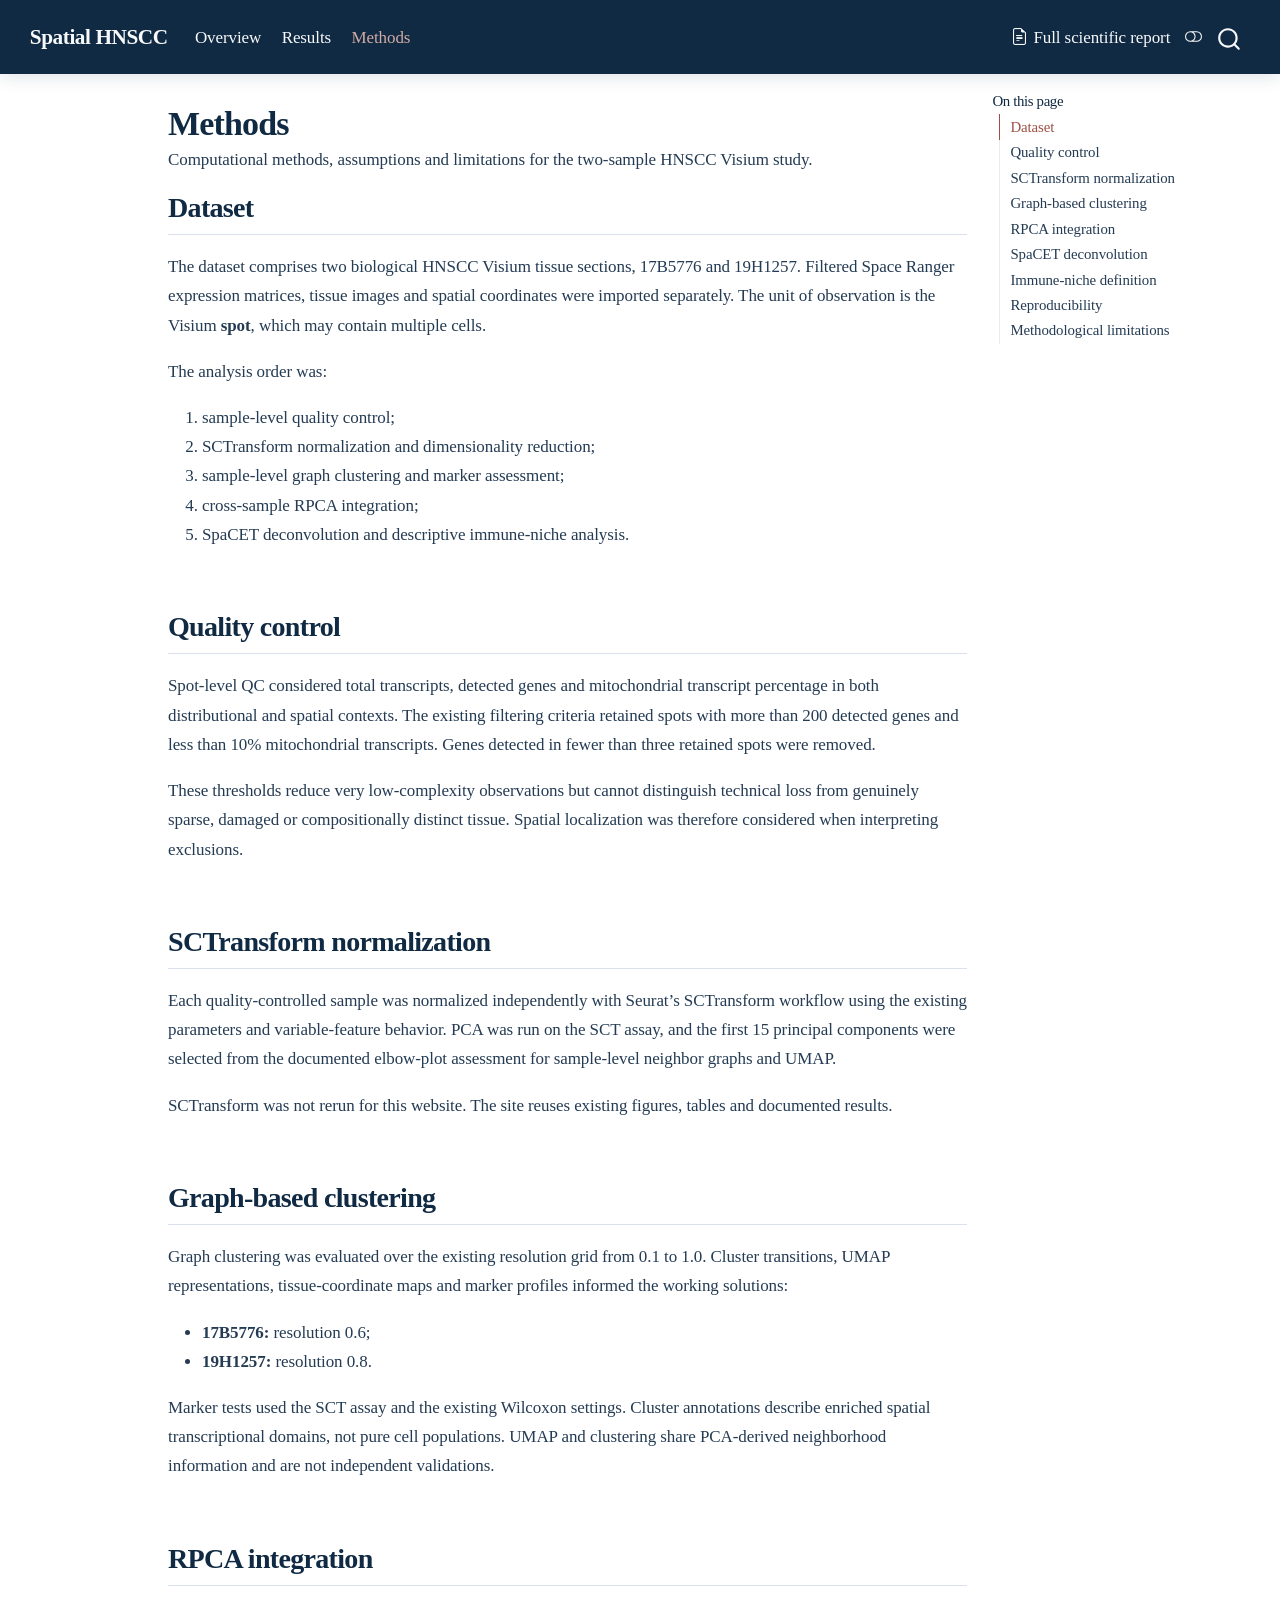
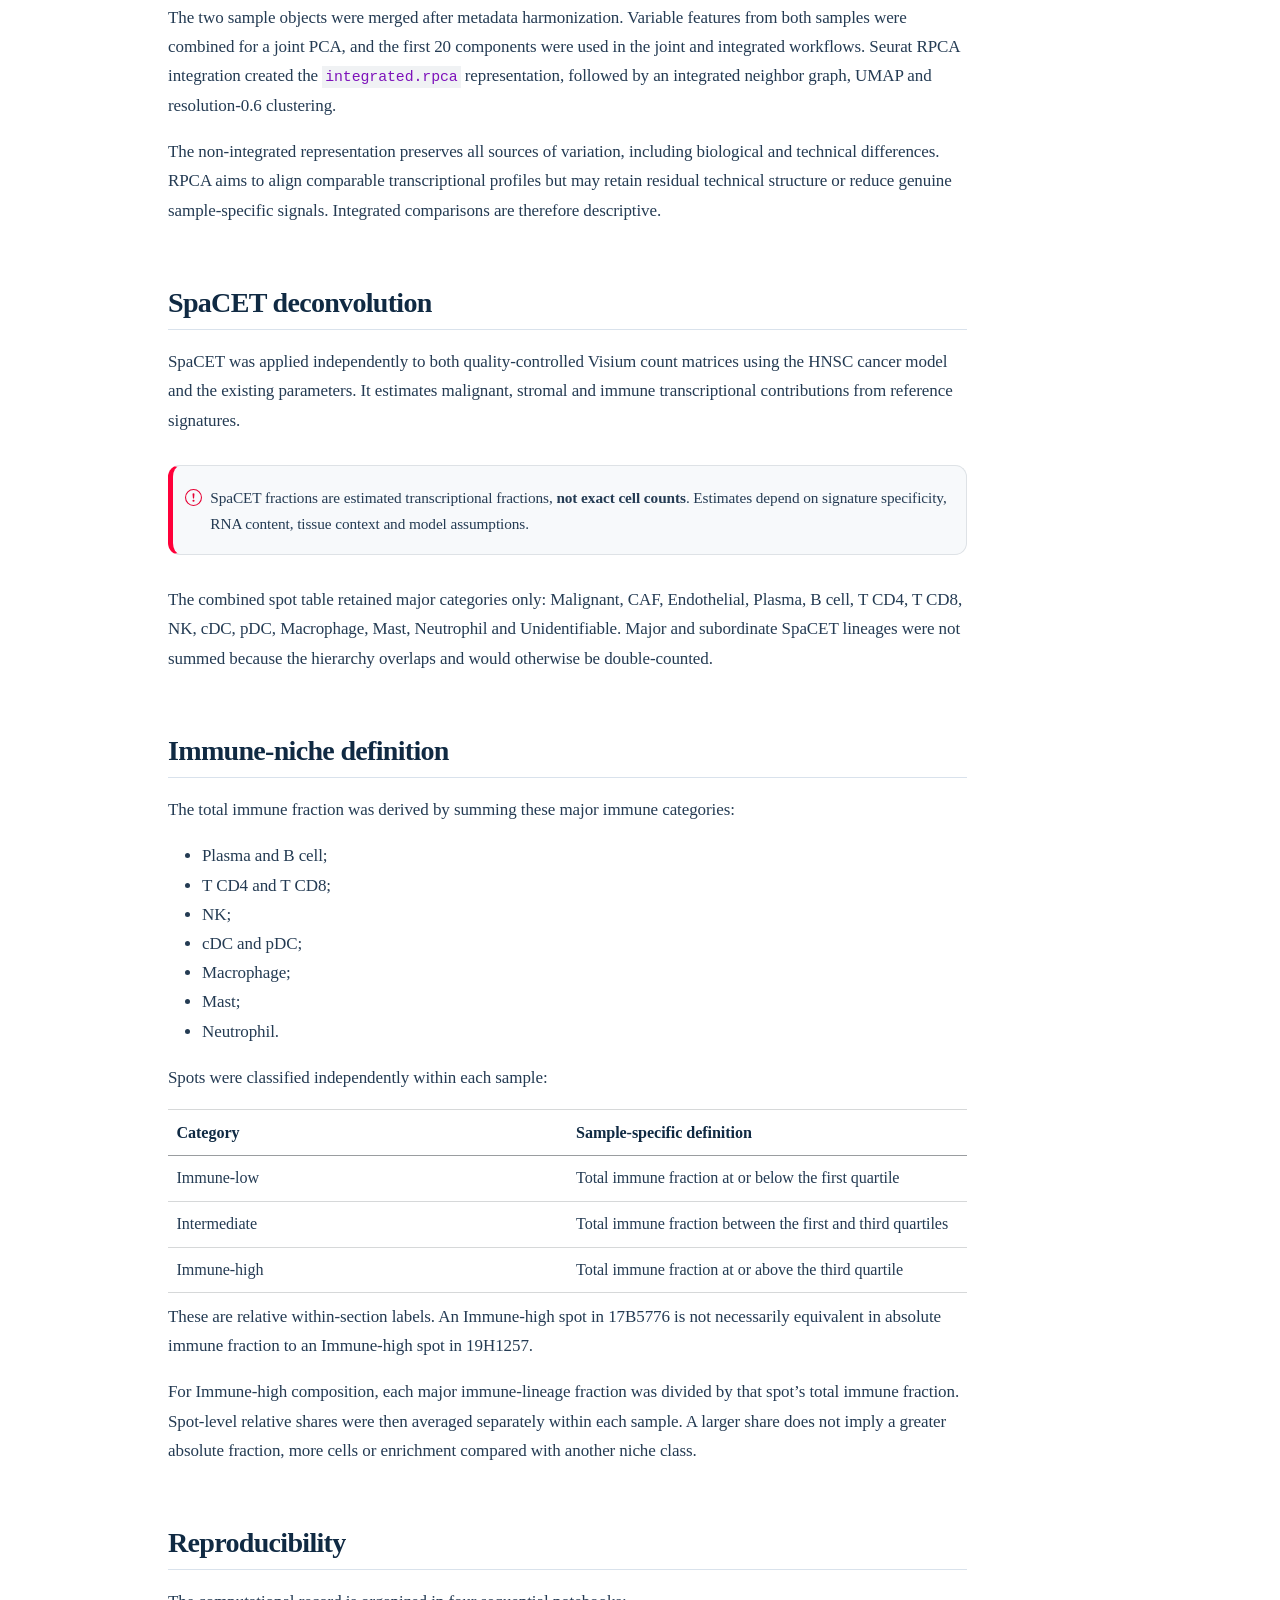
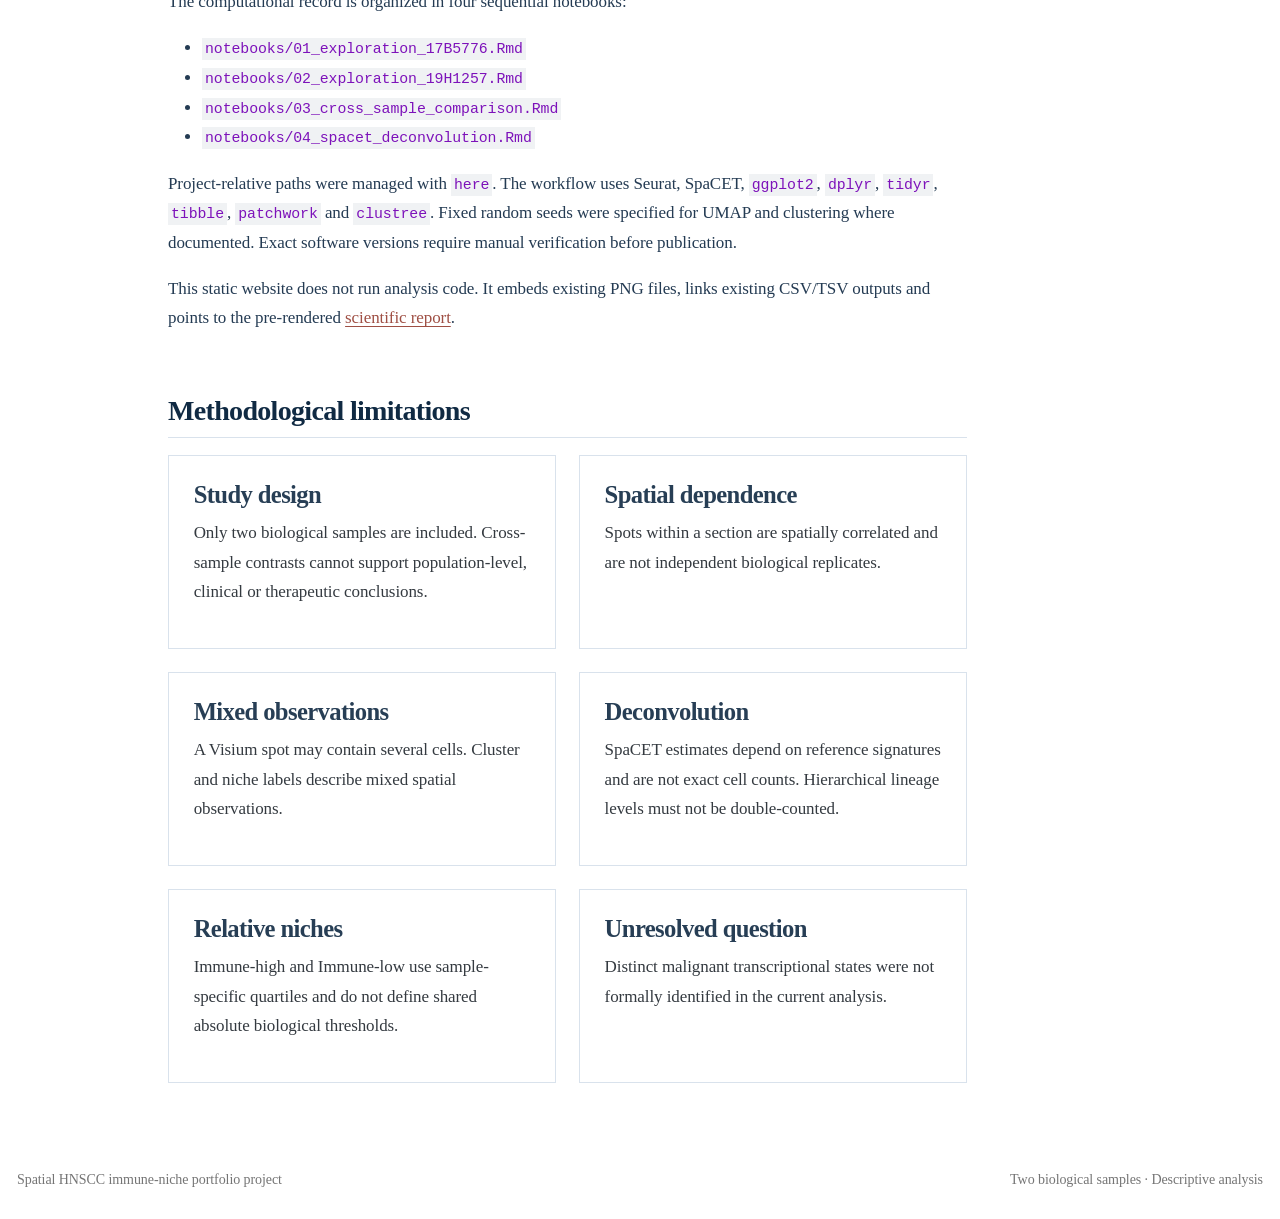
==== methods.html @ 04f35eec "Built site for gh-pages" ====
<!DOCTYPE html>
<html xmlns="http://www.w3.org/1999/xhtml" lang="en" xml:lang="en"><head>

<meta charset="utf-8">
<meta name="generator" content="quarto-1.10.18">

<meta name="viewport" content="width=device-width, initial-scale=1.0, user-scalable=yes">

<meta name="description" content="Computational methods, assumptions and limitations for the two-sample HNSCC Visium study.">

<title>Methods – Spatial HNSCC</title>
<style>
/* Default styles provided by pandoc.
** See https://pandoc.org/MANUAL.html#variables-for-html for config info.
*/
span.smallcaps{font-variant: small-caps;}
div.columns{display: flex; gap: 1.5em;}
div.column{flex: auto;}
@media screen {
div.columns{gap: min(4vw, 1.5em);}
div.column{overflow-x: auto;}
}
div.hanging-indent{margin-left: 1.5em; text-indent: -1.5em;}
ul.task-list{list-style: none;}
ul.task-list li input[type="checkbox"] {
  width: 0.8em;
  margin: 0 0.8em 0.2em -1em; /* quarto-specific, see https://github.com/quarto-dev/quarto-cli/issues/4556 */ 
  vertical-align: middle;
}
</style>


<script src="site_libs/quarto-nav/quarto-nav.js"></script>
<script src="site_libs/quarto-nav/headroom.min.js"></script>
<script src="site_libs/clipboard/clipboard.min.js"></script>
<script src="site_libs/quarto-search/autocomplete.umd.js"></script>
<script src="site_libs/quarto-search/fuse.min.js"></script>
<script src="site_libs/quarto-search/quarto-search.js"></script>
<meta name="quarto:offset" content="./">
<script src="site_libs/quarto-html/quarto.js" type="module"></script>
<script src="site_libs/quarto-html/tabsets/tabsets.js" type="module"></script>
<script src="site_libs/quarto-html/popper.min.js"></script>
<script src="site_libs/quarto-html/tippy.umd.min.js"></script>
<script src="site_libs/quarto-html/anchor.min.js"></script>
<link href="site_libs/quarto-html/tippy.css" rel="stylesheet">
<link href="site_libs/quarto-html/quarto-syntax-highlighting-64a204ab8560d761af7679ceaba22944.css" rel="stylesheet" class="quarto-color-scheme" id="quarto-text-highlighting-styles">
<link href="site_libs/quarto-html/quarto-syntax-highlighting-dark-b85bc7c33db8c58e0ec93c3465666fed.css" rel="stylesheet" class="quarto-color-scheme quarto-color-alternate" id="quarto-text-highlighting-styles">
<link href="site_libs/quarto-html/quarto-syntax-highlighting-64a204ab8560d761af7679ceaba22944.css" rel="stylesheet" class="quarto-color-scheme-extra" id="quarto-text-highlighting-styles">
<script src="site_libs/bootstrap/bootstrap.min.js"></script>
<link href="site_libs/bootstrap/bootstrap-icons.css" rel="stylesheet">
<link href="site_libs/bootstrap/bootstrap-e4c0b440d96377fba4f095884ce3a071.min.css" rel="stylesheet" append-hash="true" class="quarto-color-scheme" id="quarto-bootstrap" data-mode="light">
<link href="site_libs/bootstrap/bootstrap-dark-8efe0980c13198cd32083e4cbeadf934.min.css" rel="stylesheet" append-hash="true" class="quarto-color-scheme quarto-color-alternate" id="quarto-bootstrap" data-mode="dark">
<link href="site_libs/bootstrap/bootstrap-e4c0b440d96377fba4f095884ce3a071.min.css" rel="stylesheet" append-hash="true" class="quarto-color-scheme-extra" id="quarto-bootstrap" data-mode="light">
<script id="quarto-search-options" type="application/json">{
  "location": "navbar",
  "copy-button": false,
  "collapse-after": 3,
  "panel-placement": "end",
  "type": "overlay",
  "limit": 50,
  "keyboard-shortcut": [
    "f",
    "/",
    "s"
  ],
  "show-item-context": false,
  "language": {
    "search-no-results-text": "No results",
    "search-matching-documents-text": "matching documents",
    "search-copy-link-title": "Copy link to search",
    "search-hide-matches-text": "Hide additional matches",
    "search-more-match-text": "more match in this document",
    "search-more-matches-text": "more matches in this document",
    "search-clear-button-title": "Clear",
    "search-text-placeholder": "",
    "search-detached-cancel-button-title": "Cancel",
    "search-submit-button-title": "Submit",
    "search-label": "Search"
  }
}</script>
<style>html{ scroll-behavior: smooth; }</style>


</head>

<body class="nav-fixed quarto-light"><script id="quarto-html-before-body" type="application/javascript">
    const toggleBodyColorMode = (bsSheetEl) => {
      const mode = bsSheetEl.getAttribute("data-mode");
      const bodyEl = window.document.querySelector("body");
      if (mode === "dark") {
        bodyEl.classList.add("quarto-dark");
        bodyEl.classList.remove("quarto-light");
      } else {
        bodyEl.classList.add("quarto-light");
        bodyEl.classList.remove("quarto-dark");
      }
    }
    const toggleBodyColorPrimary = () => {
      const bsSheetEl = window.document.querySelector("link#quarto-bootstrap:not([rel=disabled-stylesheet])");
      if (bsSheetEl) {
        toggleBodyColorMode(bsSheetEl);
      }
    }
    const setColorSchemeToggle = (alternate) => {
      const toggles = window.document.querySelectorAll('.quarto-color-scheme-toggle');
      for (let i=0; i < toggles.length; i++) {
        const toggle = toggles[i];
        if (toggle) {
          if (alternate) {
            toggle.classList.add("alternate");
          } else {
            toggle.classList.remove("alternate");
          }
        }
      }
    };
    const toggleColorMode = (alternate) => {
      // Switch the stylesheets
      const primaryStylesheets = window.document.querySelectorAll('link.quarto-color-scheme:not(.quarto-color-alternate)');
      const alternateStylesheets = window.document.querySelectorAll('link.quarto-color-scheme.quarto-color-alternate');
      manageTransitions('#quarto-margin-sidebar .nav-link', false);
      if (alternate) {
        // note: dark is layered on light, we don't disable primary!
        enableStylesheet(alternateStylesheets);
        for (const sheetNode of alternateStylesheets) {
          if (sheetNode.id === "quarto-bootstrap") {
            toggleBodyColorMode(sheetNode);
          }
        }
      } else {
        disableStylesheet(alternateStylesheets);
        enableStylesheet(primaryStylesheets)
        toggleBodyColorPrimary();
      }
      manageTransitions('#quarto-margin-sidebar .nav-link', true);
      // Switch the toggles
      setColorSchemeToggle(alternate)
      // Hack to workaround the fact that safari doesn't
      // properly recolor the scrollbar when toggling (#1455)
      if (navigator.userAgent.indexOf('Safari') > 0 && navigator.userAgent.indexOf('Chrome') == -1) {
        manageTransitions("body", false);
        window.scrollTo(0, 1);
        setTimeout(() => {
          window.scrollTo(0, 0);
          manageTransitions("body", true);
        }, 40);
      }
    }
    const disableStylesheet = (stylesheets) => {
      for (let i=0; i < stylesheets.length; i++) {
        const stylesheet = stylesheets[i];
        stylesheet.rel = 'disabled-stylesheet';
      }
    }
    const enableStylesheet = (stylesheets) => {
      for (let i=0; i < stylesheets.length; i++) {
        const stylesheet = stylesheets[i];
        if(stylesheet.rel !== 'stylesheet') { // for Chrome, which will still FOUC without this check
          stylesheet.rel = 'stylesheet';
        }
      }
    }
    const manageTransitions = (selector, allowTransitions) => {
      const els = window.document.querySelectorAll(selector);
      for (let i=0; i < els.length; i++) {
        const el = els[i];
        if (allowTransitions) {
          el.classList.remove('notransition');
        } else {
          el.classList.add('notransition');
        }
      }
    }
    const isFileUrl = () => {
      return window.location.protocol === 'file:';
    }
    const hasAlternateSentinel = () => {
      let styleSentinel = getColorSchemeSentinel();
      if (styleSentinel !== null) {
        return styleSentinel === "alternate";
      } else {
        return false;
      }
    }
    const setStyleSentinel = (alternate) => {
      const value = alternate ? "alternate" : "default";
      if (!isFileUrl()) {
        window.localStorage.setItem("quarto-color-scheme", value);
      } else {
        localAlternateSentinel = value;
      }
    }
    const getColorSchemeSentinel = () => {
      if (!isFileUrl()) {
        const storageValue = window.localStorage.getItem("quarto-color-scheme");
        return storageValue != null ? storageValue : localAlternateSentinel;
      } else {
        return localAlternateSentinel;
      }
    }
    const toggleGiscusIfUsed = (isAlternate, darkModeDefault) => {
      const baseTheme = document.querySelector('#giscus-base-theme')?.value ?? 'light';
      const alternateTheme = document.querySelector('#giscus-alt-theme')?.value ?? 'dark';
      let newTheme = '';
      if(authorPrefersDark) {
        newTheme = isAlternate ? baseTheme : alternateTheme;
      } else {
        newTheme = isAlternate ? alternateTheme : baseTheme;
      }
      const changeGiscusTheme = () => {
        // From: https://github.com/giscus/giscus/issues/336
        const sendMessage = (message) => {
          const iframe = document.querySelector('iframe.giscus-frame');
          if (!iframe) return;
          iframe.contentWindow.postMessage({ giscus: message }, 'https://giscus.app');
        }
        sendMessage({
          setConfig: {
            theme: newTheme
          }
        });
      }
      const isGiscussLoaded = window.document.querySelector('iframe.giscus-frame') !== null;
      if (isGiscussLoaded) {
        changeGiscusTheme();
      }
    };
    const authorPrefersDark = false;
    const darkModeDefault = authorPrefersDark;
      document.querySelector('link#quarto-text-highlighting-styles.quarto-color-scheme-extra').rel = 'disabled-stylesheet';
      document.querySelector('link#quarto-bootstrap.quarto-color-scheme-extra').rel = 'disabled-stylesheet';
    let localAlternateSentinel = darkModeDefault ? 'alternate' : 'default';
    // Dark / light mode switch
    window.quartoToggleColorScheme = () => {
      // Read the current dark / light value
      let toAlternate = !hasAlternateSentinel();
      toggleColorMode(toAlternate);
      setStyleSentinel(toAlternate);
      toggleGiscusIfUsed(toAlternate, darkModeDefault);
      window.dispatchEvent(new Event('resize'));
    };
    // Switch to dark mode if need be
    if (hasAlternateSentinel()) {
      toggleColorMode(true);
    } else {
      toggleColorMode(false);
    }
  </script>

<div id="quarto-search-results"></div>
  <header id="quarto-header" class="headroom fixed-top">
    <nav class="navbar navbar-expand-lg " data-bs-theme="dark">
      <div class="navbar-container container-fluid">
      <div class="navbar-brand-container mx-auto">
    <a class="navbar-brand" href="./index.html">
    <span class="navbar-title">Spatial HNSCC</span>
    </a>
  </div>
            <div id="quarto-search" class="" title="Search"></div>
          <button class="navbar-toggler" type="button" data-bs-toggle="collapse" data-bs-target="#navbarCollapse" aria-controls="navbarCollapse" role="menu" aria-expanded="false" aria-label="Toggle navigation" onclick="if (window.quartoToggleHeadroom) { window.quartoToggleHeadroom(); }">
  <span class="navbar-toggler-icon"></span>
</button>
          <div class="collapse navbar-collapse" id="navbarCollapse">
            <ul class="navbar-nav navbar-nav-scroll me-auto">
  <li class="nav-item">
    <a class="nav-link" href="./index.html"> 
<span class="menu-text">Overview</span></a>
  </li>  
  <li class="nav-item">
    <a class="nav-link" href="./results.html"> 
<span class="menu-text">Results</span></a>
  </li>  
  <li class="nav-item">
    <a class="nav-link active" href="./methods.html" aria-current="page"> 
<span class="menu-text">Methods</span></a>
  </li>  
</ul>
            <ul class="navbar-nav navbar-nav-scroll ms-auto">
  <li class="nav-item">
    <a class="nav-link" href="./reports/HNSCC_spatial_transcriptomics_report.html"> <i class="bi bi-file-earmark-text" role="img">
</i> 
<span class="menu-text">Full scientific report</span></a>
  </li>  
</ul>
          </div> <!-- /navcollapse -->
            <div class="quarto-navbar-tools">
  <a href="" class="quarto-color-scheme-toggle quarto-navigation-tool  px-1" onclick="window.quartoToggleColorScheme(); return false;" title="Toggle dark mode"><i class="bi"></i></a>
</div>
      </div> <!-- /container-fluid -->
    </nav>
</header>
<!-- content -->
<div id="quarto-content" class="quarto-container page-columns page-rows-contents page-layout-article page-navbar">
<!-- sidebar -->
<!-- margin-sidebar -->
    <div id="quarto-margin-sidebar" class="sidebar margin-sidebar">
        <nav id="TOC" role="doc-toc" class="toc-active">
    <h2 id="toc-title">On this page</h2>
   
  <ul>
  <li><a href="#dataset" id="toc-dataset" class="nav-link active" data-scroll-target="#dataset">Dataset</a></li>
  <li><a href="#quality-control" id="toc-quality-control" class="nav-link" data-scroll-target="#quality-control">Quality control</a></li>
  <li><a href="#sctransform-normalization" id="toc-sctransform-normalization" class="nav-link" data-scroll-target="#sctransform-normalization">SCTransform normalization</a></li>
  <li><a href="#graph-based-clustering" id="toc-graph-based-clustering" class="nav-link" data-scroll-target="#graph-based-clustering">Graph-based clustering</a></li>
  <li><a href="#rpca-integration" id="toc-rpca-integration" class="nav-link" data-scroll-target="#rpca-integration">RPCA integration</a></li>
  <li><a href="#spacet-deconvolution" id="toc-spacet-deconvolution" class="nav-link" data-scroll-target="#spacet-deconvolution">SpaCET deconvolution</a></li>
  <li><a href="#immune-niche-definition" id="toc-immune-niche-definition" class="nav-link" data-scroll-target="#immune-niche-definition">Immune-niche definition</a></li>
  <li><a href="#reproducibility" id="toc-reproducibility" class="nav-link" data-scroll-target="#reproducibility">Reproducibility</a></li>
  <li><a href="#methodological-limitations" id="toc-methodological-limitations" class="nav-link" data-scroll-target="#methodological-limitations">Methodological limitations</a></li>
  </ul>
</nav>
    </div>
<!-- main -->
<main class="content" id="quarto-document-content">


<header id="title-block-header" class="quarto-title-block default">
<div class="quarto-title">
<h1 class="title">Methods</h1>
</div>

<div>
  <div class="description">
    Computational methods, assumptions and limitations for the two-sample HNSCC Visium study.
  </div>
</div>


<div class="quarto-title-meta">

    
  
    
  </div>
  


</header>


<section id="dataset" class="level2">
<h2 class="anchored" data-anchor-id="dataset">Dataset</h2>
<p>The dataset comprises two biological HNSCC Visium tissue sections, 17B5776 and 19H1257. Filtered Space Ranger expression matrices, tissue images and spatial coordinates were imported separately. The unit of observation is the Visium <strong>spot</strong>, which may contain multiple cells.</p>
<p>The analysis order was:</p>
<ol type="1">
<li>sample-level quality control;</li>
<li>SCTransform normalization and dimensionality reduction;</li>
<li>sample-level graph clustering and marker assessment;</li>
<li>cross-sample RPCA integration;</li>
<li>SpaCET deconvolution and descriptive immune-niche analysis.</li>
</ol>
</section>
<section id="quality-control" class="level2">
<h2 class="anchored" data-anchor-id="quality-control">Quality control</h2>
<p>Spot-level QC considered total transcripts, detected genes and mitochondrial transcript percentage in both distributional and spatial contexts. The existing filtering criteria retained spots with more than 200 detected genes and less than 10% mitochondrial transcripts. Genes detected in fewer than three retained spots were removed.</p>
<p>These thresholds reduce very low-complexity observations but cannot distinguish technical loss from genuinely sparse, damaged or compositionally distinct tissue. Spatial localization was therefore considered when interpreting exclusions.</p>
</section>
<section id="sctransform-normalization" class="level2">
<h2 class="anchored" data-anchor-id="sctransform-normalization">SCTransform normalization</h2>
<p>Each quality-controlled sample was normalized independently with Seurat’s SCTransform workflow using the existing parameters and variable-feature behavior. PCA was run on the SCT assay, and the first 15 principal components were selected from the documented elbow-plot assessment for sample-level neighbor graphs and UMAP.</p>
<p>SCTransform was not rerun for this website. The site reuses existing figures, tables and documented results.</p>
</section>
<section id="graph-based-clustering" class="level2">
<h2 class="anchored" data-anchor-id="graph-based-clustering">Graph-based clustering</h2>
<p>Graph clustering was evaluated over the existing resolution grid from 0.1 to 1.0. Cluster transitions, UMAP representations, tissue-coordinate maps and marker profiles informed the working solutions:</p>
<ul>
<li><strong>17B5776:</strong> resolution 0.6;</li>
<li><strong>19H1257:</strong> resolution 0.8.</li>
</ul>
<p>Marker tests used the SCT assay and the existing Wilcoxon settings. Cluster annotations describe enriched spatial transcriptional domains, not pure cell populations. UMAP and clustering share PCA-derived neighborhood information and are not independent validations.</p>
</section>
<section id="rpca-integration" class="level2">
<h2 class="anchored" data-anchor-id="rpca-integration">RPCA integration</h2>
<p>The two sample objects were merged after metadata harmonization. Variable features from both samples were combined for a joint PCA, and the first 20 components were used in the joint and integrated workflows. Seurat RPCA integration created the <code>integrated.rpca</code> representation, followed by an integrated neighbor graph, UMAP and resolution-0.6 clustering.</p>
<p>The non-integrated representation preserves all sources of variation, including biological and technical differences. RPCA aims to align comparable transcriptional profiles but may retain residual technical structure or reduce genuine sample-specific signals. Integrated comparisons are therefore descriptive.</p>
</section>
<section id="spacet-deconvolution" class="level2">
<h2 class="anchored" data-anchor-id="spacet-deconvolution">SpaCET deconvolution</h2>
<p>SpaCET was applied independently to both quality-controlled Visium count matrices using the HNSC cancer model and the existing parameters. It estimates malignant, stromal and immune transcriptional contributions from reference signatures.</p>
<div class="callout callout-style-simple callout-important">
<div class="callout-body d-flex">
<div class="callout-icon-container">
<i class="callout-icon"></i>
</div>
<div class="callout-body-container">
<p>SpaCET fractions are estimated transcriptional fractions, <strong>not exact cell counts</strong>. Estimates depend on signature specificity, RNA content, tissue context and model assumptions.</p>
</div>
</div>
</div>
<p>The combined spot table retained major categories only: Malignant, CAF, Endothelial, Plasma, B cell, T CD4, T CD8, NK, cDC, pDC, Macrophage, Mast, Neutrophil and Unidentifiable. Major and subordinate SpaCET lineages were not summed because the hierarchy overlaps and would otherwise be double-counted.</p>
</section>
<section id="immune-niche-definition" class="level2">
<h2 class="anchored" data-anchor-id="immune-niche-definition">Immune-niche definition</h2>
<p>The total immune fraction was derived by summing these major immune categories:</p>
<ul>
<li>Plasma and B cell;</li>
<li>T CD4 and T CD8;</li>
<li>NK;</li>
<li>cDC and pDC;</li>
<li>Macrophage;</li>
<li>Mast;</li>
<li>Neutrophil.</li>
</ul>
<p>Spots were classified independently within each sample:</p>
<table class="caption-top table">
<colgroup>
<col style="width: 50%">
<col style="width: 50%">
</colgroup>
<thead>
<tr class="header">
<th style="text-align: left;">Category</th>
<th style="text-align: left;">Sample-specific definition</th>
</tr>
</thead>
<tbody>
<tr class="odd">
<td style="text-align: left;">Immune-low</td>
<td style="text-align: left;">Total immune fraction at or below the first quartile</td>
</tr>
<tr class="even">
<td style="text-align: left;">Intermediate</td>
<td style="text-align: left;">Total immune fraction between the first and third quartiles</td>
</tr>
<tr class="odd">
<td style="text-align: left;">Immune-high</td>
<td style="text-align: left;">Total immune fraction at or above the third quartile</td>
</tr>
</tbody>
</table>
<p>These are relative within-section labels. An Immune-high spot in 17B5776 is not necessarily equivalent in absolute immune fraction to an Immune-high spot in 19H1257.</p>
<p>For Immune-high composition, each major immune-lineage fraction was divided by that spot’s total immune fraction. Spot-level relative shares were then averaged separately within each sample. A larger share does not imply a greater absolute fraction, more cells or enrichment compared with another niche class.</p>
</section>
<section id="reproducibility" class="level2">
<h2 class="anchored" data-anchor-id="reproducibility">Reproducibility</h2>
<p>The computational record is organized in four sequential notebooks:</p>
<ul>
<li><code>notebooks/01_exploration_17B5776.Rmd</code></li>
<li><code>notebooks/02_exploration_19H1257.Rmd</code></li>
<li><code>notebooks/03_cross_sample_comparison.Rmd</code></li>
<li><code>notebooks/04_spacet_deconvolution.Rmd</code></li>
</ul>
<p>Project-relative paths were managed with <code>here</code>. The workflow uses Seurat, SpaCET, <code>ggplot2</code>, <code>dplyr</code>, <code>tidyr</code>, <code>tibble</code>, <code>patchwork</code> and <code>clustree</code>. Fixed random seeds were specified for UMAP and clustering where documented. Exact software versions require manual verification before publication.</p>
<p>This static website does not run analysis code. It embeds existing PNG files, links existing CSV/TSV outputs and points to the pre-rendered <a href="reports/HNSCC_spatial_transcriptomics_report.html">scientific report</a>.</p>
</section>
<section id="methodological-limitations" class="level2">
<h2 class="anchored" data-anchor-id="methodological-limitations">Methodological limitations</h2>
<div class="grid limitation-grid">
<div class="card feature-card">
<section id="study-design" class="level3 card-body">
<h3 class="anchored" data-anchor-id="study-design">Study design</h3>
<p>Only two biological samples are included. Cross-sample contrasts cannot support population-level, clinical or therapeutic conclusions.</p>
</section>
</div>
<div class="card feature-card">
<section id="spatial-dependence" class="level3 card-body">
<h3 class="anchored" data-anchor-id="spatial-dependence">Spatial dependence</h3>
<p>Spots within a section are spatially correlated and are not independent biological replicates.</p>
</section>
</div>
<div class="card feature-card">
<section id="mixed-observations" class="level3 card-body">
<h3 class="anchored" data-anchor-id="mixed-observations">Mixed observations</h3>
<p>A Visium spot may contain several cells. Cluster and niche labels describe mixed spatial observations.</p>
</section>
</div>
<div class="card feature-card">
<section id="deconvolution" class="level3 card-body">
<h3 class="anchored" data-anchor-id="deconvolution">Deconvolution</h3>
<p>SpaCET estimates depend on reference signatures and are not exact cell counts. Hierarchical lineage levels must not be double-counted.</p>
</section>
</div>
<div class="card feature-card">
<section id="relative-niches" class="level3 card-body">
<h3 class="anchored" data-anchor-id="relative-niches">Relative niches</h3>
<p>Immune-high and Immune-low use sample-specific quartiles and do not define shared absolute biological thresholds.</p>
</section>
</div>
<div class="card feature-card">
<section id="unresolved-question" class="level3 card-body">
<h3 class="anchored" data-anchor-id="unresolved-question">Unresolved question</h3>
<p>Distinct malignant transcriptional states were not formally identified in the current analysis.</p>
</section>
</div>
</div>


</section>

<a onclick="window.scrollTo(0, 0); return false;" role="button" id="quarto-back-to-top"><i class="bi bi-arrow-up"></i> Back to top</a></main> <!-- /main -->
<script id="quarto-html-after-body" type="application/javascript">
  window.document.addEventListener("DOMContentLoaded", function (event) {
    // Ensure there is a toggle, if there isn't float one in the top right
    if (window.document.querySelector('.quarto-color-scheme-toggle') === null) {
      const a = window.document.createElement('a');
      a.classList.add('top-right');
      a.classList.add('quarto-color-scheme-toggle');
      a.href = "";
      a.onclick = function() { try { window.quartoToggleColorScheme(); } catch {} return false; };
      const i = window.document.createElement("i");
      i.classList.add('bi');
      a.appendChild(i);
      window.document.body.appendChild(a);
    }
    setColorSchemeToggle(hasAlternateSentinel())
    const icon = "";
    const anchorJS = new window.AnchorJS();
    anchorJS.options = {
      placement: 'right',
      icon: icon
    };
    anchorJS.add('.anchored');
    const isCodeAnnotation = (el) => {
      for (const clz of el.classList) {
        if (clz.startsWith('code-annotation-')) {                     
          return true;
        }
      }
      return false;
    }
    const onCopySuccess = function(e) {
      // button target
      const button = e.trigger;
      // don't keep focus
      button.blur();
      // flash "checked"
      button.classList.add('code-copy-button-checked');
      var currentTitle = button.getAttribute("title");
      button.setAttribute("title", "Copied!");
      let tooltip;
      if (window.bootstrap) {
        button.setAttribute("data-bs-toggle", "tooltip");
        button.setAttribute("data-bs-placement", "left");
        button.setAttribute("data-bs-title", "Copied!");
        tooltip = new bootstrap.Tooltip(button, 
          { trigger: "manual", 
            customClass: "code-copy-button-tooltip",
            offset: [0, -8]});
        tooltip.show();    
      }
      setTimeout(function() {
        if (tooltip) {
          tooltip.hide();
          button.removeAttribute("data-bs-title");
          button.removeAttribute("data-bs-toggle");
          button.removeAttribute("data-bs-placement");
        }
        button.setAttribute("title", currentTitle);
        button.classList.remove('code-copy-button-checked');
      }, 1000);
      // clear code selection
      e.clearSelection();
    }
    const getTextToCopy = function(trigger) {
      const outerScaffold = trigger.parentElement.cloneNode(true);
      const codeEl = outerScaffold.querySelector('code');
      for (const childEl of codeEl.children) {
        if (isCodeAnnotation(childEl)) {
          childEl.remove();
        }
      }
      return codeEl.innerText;
    }
    const clipboard = new window.ClipboardJS('.code-copy-button:not([data-in-quarto-modal])', {
      text: getTextToCopy
    });
    clipboard.on('success', onCopySuccess);
    if (window.document.getElementById('quarto-embedded-source-code-modal')) {
      const clipboardModal = new window.ClipboardJS('.code-copy-button[data-in-quarto-modal]', {
        text: getTextToCopy,
        container: window.document.getElementById('quarto-embedded-source-code-modal')
      });
      clipboardModal.on('success', onCopySuccess);
    }
      var localhostRegex = new RegExp(/^(?:http|https):\/\/localhost\:?[0-9]*\//);
      var mailtoRegex = new RegExp(/^mailto:/);
        var filterRegex = new RegExp('/' + window.location.host + '/');
      var isInternal = (href) => {
          return filterRegex.test(href) || localhostRegex.test(href) || mailtoRegex.test(href);
      }
      // Inspect non-navigation links and adorn them if external
     var links = window.document.querySelectorAll('a[href]:not(.nav-link):not(.navbar-brand):not(.toc-action):not(.sidebar-link):not(.sidebar-item-toggle):not(.pagination-link):not(.no-external):not([aria-hidden]):not(.dropdown-item):not(.quarto-navigation-tool):not(.about-link)');
      for (var i=0; i<links.length; i++) {
        const link = links[i];
        if (!isInternal(link.href)) {
          // undo the damage that might have been done by quarto-nav.js in the case of
          // links that we want to consider external
          if (link.dataset.originalHref !== undefined) {
            link.href = link.dataset.originalHref;
          }
            // target, if specified
            link.setAttribute("target", "_blank");
            if (link.getAttribute("rel") === null) {
              link.setAttribute("rel", "noopener");
            }
        }
      }
    function tippyHover(el, contentFn, onTriggerFn, onUntriggerFn) {
      const config = {
        allowHTML: true,
        maxWidth: 500,
        delay: 100,
        arrow: false,
        appendTo: function(el) {
            return el.parentElement;
        },
        interactive: true,
        interactiveBorder: 10,
        theme: 'quarto',
        placement: 'bottom-start',
      };
      if (contentFn) {
        config.content = contentFn;
      }
      if (onTriggerFn) {
        config.onTrigger = onTriggerFn;
      }
      if (onUntriggerFn) {
        config.onUntrigger = onUntriggerFn;
      }
      window.tippy(el, config); 
    }
    const noterefs = window.document.querySelectorAll('a[role="doc-noteref"]');
    for (var i=0; i<noterefs.length; i++) {
      const ref = noterefs[i];
      tippyHover(ref, function() {
        // use id or data attribute instead here
        let href = ref.getAttribute('data-footnote-href') || ref.getAttribute('href');
        try { href = new URL(href).hash; } catch {}
        const id = href.replace(/^#\/?/, "");
        const note = window.document.getElementById(id);
        if (note) {
          return note.innerHTML;
        } else {
          return "";
        }
      });
    }
    const xrefs = window.document.querySelectorAll('a.quarto-xref');
    const processXRef = (id, note) => {
      // Strip column container classes
      const stripColumnClz = (el) => {
        el.classList.remove("page-full", "page-columns");
        if (el.children) {
          for (const child of el.children) {
            stripColumnClz(child);
          }
        }
      }
      stripColumnClz(note)
      if (id === null || id.startsWith('sec-')) {
        // Special case sections, only their first couple elements
        const container = document.createElement("div");
        if (note.children && note.children.length > 2) {
          container.appendChild(note.children[0].cloneNode(true));
          for (let i = 1; i < note.children.length; i++) {
            const child = note.children[i];
            if (child.tagName === "P" && child.innerText === "") {
              continue;
            } else {
              container.appendChild(child.cloneNode(true));
              break;
            }
          }
          if (window.Quarto?.typesetMath) {
            window.Quarto.typesetMath(container);
          }
          return container.innerHTML
        } else {
          if (window.Quarto?.typesetMath) {
            window.Quarto.typesetMath(note);
          }
          return note.innerHTML;
        }
      } else {
        // Remove any anchor links if they are present
        const anchorLink = note.querySelector('a.anchorjs-link');
        if (anchorLink) {
          anchorLink.remove();
        }
        if (window.Quarto?.typesetMath) {
          window.Quarto.typesetMath(note);
        }
        if (note.classList.contains("callout")) {
          return note.outerHTML;
        } else {
          return note.innerHTML;
        }
      }
    }
    for (var i=0; i<xrefs.length; i++) {
      const xref = xrefs[i];
      tippyHover(xref, undefined, function(instance) {
        instance.disable();
        let url = xref.getAttribute('href');
        let hash = undefined; 
        if (url.startsWith('#')) {
          hash = url;
        } else {
          try { hash = new URL(url).hash; } catch {}
        }
        if (hash) {
          const id = hash.replace(/^#\/?/, "");
          const note = window.document.getElementById(id);
          if (note !== null) {
            try {
              const html = processXRef(id, note.cloneNode(true));
              instance.setContent(html);
            } finally {
              instance.enable();
              instance.show();
            }
          } else {
            // See if we can fetch this
            fetch(url.split('#')[0])
            .then(res => res.text())
            .then(html => {
              const parser = new DOMParser();
              const htmlDoc = parser.parseFromString(html, "text/html");
              const note = htmlDoc.getElementById(id);
              if (note !== null) {
                const html = processXRef(id, note);
                instance.setContent(html);
              } 
            }).finally(() => {
              instance.enable();
              instance.show();
            });
          }
        } else {
          // See if we can fetch a full url (with no hash to target)
          // This is a special case and we should probably do some content thinning / targeting
          fetch(url)
          .then(res => res.text())
          .then(html => {
            const parser = new DOMParser();
            const htmlDoc = parser.parseFromString(html, "text/html");
            const note = htmlDoc.querySelector('main.content');
            if (note !== null) {
              // This should only happen for chapter cross references
              // (since there is no id in the URL)
              // remove the first header
              if (note.children.length > 0 && note.children[0].tagName === "HEADER") {
                note.children[0].remove();
              }
              const html = processXRef(null, note);
              instance.setContent(html);
            } 
          }).finally(() => {
            instance.enable();
            instance.show();
          });
        }
      }, function(instance) {
      });
    }
        let selectedAnnoteEl;
        const selectorForAnnotation = ( cell, annotation) => {
          let cellAttr = 'data-code-cell="' + cell + '"';
          let lineAttr = 'data-code-annotation="' +  annotation + '"';
          const selector = 'span[' + cellAttr + '][' + lineAttr + ']';
          return selector;
        }
        const selectCodeLines = (annoteEl) => {
          const doc = window.document;
          const targetCell = annoteEl.getAttribute("data-target-cell");
          const targetAnnotation = annoteEl.getAttribute("data-target-annotation");
          const annoteSpan = window.document.querySelector(selectorForAnnotation(targetCell, targetAnnotation));
          const lines = annoteSpan.getAttribute("data-code-lines").split(",");
          const lineIds = lines.map((line) => {
            return targetCell + "-" + line;
          })
          let top = null;
          let height = null;
          let parent = null;
          if (lineIds.length > 0) {
              //compute the position of the single el (top and bottom and make a div)
              const el = window.document.getElementById(lineIds[0]);
              top = el.offsetTop;
              height = el.offsetHeight;
              parent = el.parentElement.parentElement;
            if (lineIds.length > 1) {
              const lastEl = window.document.getElementById(lineIds[lineIds.length - 1]);
              const bottom = lastEl.offsetTop + lastEl.offsetHeight;
              height = bottom - top;
            }
            if (top !== null && height !== null && parent !== null) {
              // cook up a div (if necessary) and position it 
              let div = window.document.getElementById("code-annotation-line-highlight");
              if (div === null) {
                div = window.document.createElement("div");
                div.setAttribute("id", "code-annotation-line-highlight");
                div.style.position = 'absolute';
                parent.appendChild(div);
              }
              div.style.top = top - 2 + "px";
              div.style.height = height + 4 + "px";
              div.style.left = 0;
              let gutterDiv = window.document.getElementById("code-annotation-line-highlight-gutter");
              if (gutterDiv === null) {
                gutterDiv = window.document.createElement("div");
                gutterDiv.setAttribute("id", "code-annotation-line-highlight-gutter");
                gutterDiv.style.position = 'absolute';
                const codeCell = window.document.getElementById(targetCell);
                const gutter = codeCell.querySelector('.code-annotation-gutter');
                gutter.appendChild(gutterDiv);
              }
              gutterDiv.style.top = top - 2 + "px";
              gutterDiv.style.height = height + 4 + "px";
            }
            selectedAnnoteEl = annoteEl;
          }
        };
        const unselectCodeLines = () => {
          const elementsIds = ["code-annotation-line-highlight", "code-annotation-line-highlight-gutter"];
          elementsIds.forEach((elId) => {
            const div = window.document.getElementById(elId);
            if (div) {
              div.remove();
            }
          });
          selectedAnnoteEl = undefined;
        };
          // Handle positioning of the toggle
      window.addEventListener(
        "resize",
        throttle(() => {
          elRect = undefined;
          if (selectedAnnoteEl) {
            selectCodeLines(selectedAnnoteEl);
          }
        }, 10)
      );
      function throttle(fn, ms) {
      let throttle = false;
      let timer;
        return (...args) => {
          if(!throttle) { // first call gets through
              fn.apply(this, args);
              throttle = true;
          } else { // all the others get throttled
              if(timer) clearTimeout(timer); // cancel #2
              timer = setTimeout(() => {
                fn.apply(this, args);
                timer = throttle = false;
              }, ms);
          }
        };
      }
        // Attach click handler to the DT
        const annoteDls = window.document.querySelectorAll('dt[data-target-cell]');
        for (const annoteDlNode of annoteDls) {
          annoteDlNode.addEventListener('click', (event) => {
            const clickedEl = event.target;
            if (clickedEl !== selectedAnnoteEl) {
              unselectCodeLines();
              const activeEl = window.document.querySelector('dt[data-target-cell].code-annotation-active');
              if (activeEl) {
                activeEl.classList.remove('code-annotation-active');
              }
              selectCodeLines(clickedEl);
              clickedEl.classList.add('code-annotation-active');
            } else {
              // Unselect the line
              unselectCodeLines();
              clickedEl.classList.remove('code-annotation-active');
            }
          });
        }
    const findCites = (el) => {
      const parentEl = el.parentElement;
      if (parentEl) {
        const cites = parentEl.dataset.cites;
        if (cites) {
          return {
            el,
            cites: cites.split(' ')
          };
        } else {
          return findCites(el.parentElement)
        }
      } else {
        return undefined;
      }
    };
    var bibliorefs = window.document.querySelectorAll('a[role="doc-biblioref"]');
    for (var i=0; i<bibliorefs.length; i++) {
      const ref = bibliorefs[i];
      const citeInfo = findCites(ref);
      if (citeInfo) {
        tippyHover(citeInfo.el, function() {
          var popup = window.document.createElement('div');
          citeInfo.cites.forEach(function(cite) {
            var citeDiv = window.document.createElement('div');
            citeDiv.classList.add('hanging-indent');
            citeDiv.classList.add('csl-entry');
            var biblioDiv = window.document.getElementById('ref-' + cite);
            if (biblioDiv) {
              citeDiv.innerHTML = biblioDiv.innerHTML;
            }
            popup.appendChild(citeDiv);
          });
          return popup.innerHTML;
        });
      }
    }
  });
  </script>
</div> <!-- /content -->
<footer class="footer">
  <div class="nav-footer">
    <div class="nav-footer-left">
<p>Spatial HNSCC immune-niche portfolio project</p>
</div>   
    <div class="nav-footer-center">
      &nbsp;
    </div>
    <div class="nav-footer-right">
<p>Two biological samples · Descriptive analysis</p>
</div>
  </div>
</footer>




<script src="site_libs/quarto-html/zenscroll-min.js"></script>
</body></html>
---- site_libs/quarto-html/tippy.css ----
.tippy-box[data-animation=fade][data-state=hidden]{opacity:0}[data-tippy-root]{max-width:calc(100vw - 10px)}.tippy-box{position:relative;background-color:#333;color:#fff;border-radius:4px;font-size:14px;line-height:1.4;white-space:normal;outline:0;transition-property:transform,visibility,opacity}.tippy-box[data-placement^=top]>.tippy-arrow{bottom:0}.tippy-box[data-placement^=top]>.tippy-arrow:before{bottom:-7px;left:0;border-width:8px 8px 0;border-top-color:initial;transform-origin:center top}.tippy-box[data-placement^=bottom]>.tippy-arrow{top:0}.tippy-box[data-placement^=bottom]>.tippy-arrow:before{top:-7px;left:0;border-width:0 8px 8px;border-bottom-color:initial;transform-origin:center bottom}.tippy-box[data-placement^=left]>.tippy-arrow{right:0}.tippy-box[data-placement^=left]>.tippy-arrow:before{border-width:8px 0 8px 8px;border-left-color:initial;right:-7px;transform-origin:center left}.tippy-box[data-placement^=right]>.tippy-arrow{left:0}.tippy-box[data-placement^=right]>.tippy-arrow:before{left:-7px;border-width:8px 8px 8px 0;border-right-color:initial;transform-origin:center right}.tippy-box[data-inertia][data-state=visible]{transition-timing-function:cubic-bezier(.54,1.5,.38,1.11)}.tippy-arrow{width:16px;height:16px;color:#333}.tippy-arrow:before{content:"";position:absolute;border-color:transparent;border-style:solid}.tippy-content{position:relative;padding:5px 9px;z-index:1}
---- site_libs/quarto-html/quarto-syntax-highlighting-64a204ab8560d761af7679ceaba22944.css ----
/* quarto syntax highlight colors */
:root {
  --quarto-hl-ot-color: #003B4F;
  --quarto-hl-at-color: #657422;
  --quarto-hl-ss-color: #20794D;
  --quarto-hl-an-color: #5E5E5E;
  --quarto-hl-fu-color: #4758AB;
  --quarto-hl-st-color: #20794D;
  --quarto-hl-cf-color: #003B4F;
  --quarto-hl-op-color: #5E5E5E;
  --quarto-hl-er-color: #AD0000;
  --quarto-hl-bn-color: #AD0000;
  --quarto-hl-al-color: #AD0000;
  --quarto-hl-va-color: #111111;
  --quarto-hl-bu-color: inherit;
  --quarto-hl-ex-color: inherit;
  --quarto-hl-pp-color: #AD0000;
  --quarto-hl-in-color: #5E5E5E;
  --quarto-hl-vs-color: #20794D;
  --quarto-hl-wa-color: #5E5E5E;
  --quarto-hl-do-color: #5E5E5E;
  --quarto-hl-im-color: #00769E;
  --quarto-hl-ch-color: #20794D;
  --quarto-hl-dt-color: #AD0000;
  --quarto-hl-fl-color: #AD0000;
  --quarto-hl-co-color: #5E5E5E;
  --quarto-hl-cv-color: #5E5E5E;
  --quarto-hl-cn-color: #8f5902;
  --quarto-hl-sc-color: #5E5E5E;
  --quarto-hl-dv-color: #AD0000;
  --quarto-hl-kw-color: #003B4F;
}

/* other quarto variables */
:root {
  --quarto-font-monospace: SFMono-Regular, Menlo, Monaco, Consolas, "Liberation Mono", "Courier New", monospace;
}

/* syntax highlight based on Pandoc's rules */
pre > code.sourceCode > span {
  color: #003B4F;
}

code.sourceCode > span {
  color: #003B4F;
}

div.sourceCode,
div.sourceCode pre.sourceCode {
  color: #003B4F;
}

/* Normal */
code span {
  color: #003B4F;
}

/* Alert */
code span.al {
  color: #AD0000;
  font-style: inherit;
}

/* Annotation */
code span.an {
  color: #5E5E5E;
  font-style: inherit;
}

/* Attribute */
code span.at {
  color: #657422;
  font-style: inherit;
}

/* BaseN */
code span.bn {
  color: #AD0000;
  font-style: inherit;
}

/* BuiltIn */
code span.bu {
  font-style: inherit;
}

/* ControlFlow */
code span.cf {
  color: #003B4F;
  font-weight: bold;
  font-style: inherit;
}

/* Char */
code span.ch {
  color: #20794D;
  font-style: inherit;
}

/* Constant */
code span.cn {
  color: #8f5902;
  font-style: inherit;
}

/* Comment */
code span.co {
  color: #5E5E5E;
  font-style: inherit;
}

/* CommentVar */
code span.cv {
  color: #5E5E5E;
  font-style: italic;
}

/* Documentation */
code span.do {
  color: #5E5E5E;
  font-style: italic;
}

/* DataType */
code span.dt {
  color: #AD0000;
  font-style: inherit;
}

/* DecVal */
code span.dv {
  color: #AD0000;
  font-style: inherit;
}

/* Error */
code span.er {
  color: #AD0000;
  font-style: inherit;
}

/* Extension */
code span.ex {
  font-style: inherit;
}

/* Float */
code span.fl {
  color: #AD0000;
  font-style: inherit;
}

/* Function */
code span.fu {
  color: #4758AB;
  font-style: inherit;
}

/* Import */
code span.im {
  color: #00769E;
  font-style: inherit;
}

/* Information */
code span.in {
  color: #5E5E5E;
  font-style: inherit;
}

/* Keyword */
code span.kw {
  color: #003B4F;
  font-weight: bold;
  font-style: inherit;
}

/* Operator */
code span.op {
  color: #5E5E5E;
  font-style: inherit;
}

/* Other */
code span.ot {
  color: #003B4F;
  font-style: inherit;
}

/* Preprocessor */
code span.pp {
  color: #AD0000;
  font-style: inherit;
}

/* SpecialChar */
code span.sc {
  color: #5E5E5E;
  font-style: inherit;
}

/* SpecialString */
code span.ss {
  color: #20794D;
  font-style: inherit;
}

/* String */
code span.st {
  color: #20794D;
  font-style: inherit;
}

/* Variable */
code span.va {
  color: #111111;
  font-style: inherit;
}

/* VerbatimString */
code span.vs {
  color: #20794D;
  font-style: inherit;
}

/* Warning */
code span.wa {
  color: #5E5E5E;
  font-style: italic;
}

.prevent-inlining {
  content: "</";
}

/*# sourceMappingURL=9d8d5bb603a83b8298b89080a598c93b.css.map */
---- site_libs/quarto-html/quarto-syntax-highlighting-64a204ab8560d761af7679ceaba22944.css ----
/* quarto syntax highlight colors */
:root {
  --quarto-hl-ot-color: #003B4F;
  --quarto-hl-at-color: #657422;
  --quarto-hl-ss-color: #20794D;
  --quarto-hl-an-color: #5E5E5E;
  --quarto-hl-fu-color: #4758AB;
  --quarto-hl-st-color: #20794D;
  --quarto-hl-cf-color: #003B4F;
  --quarto-hl-op-color: #5E5E5E;
  --quarto-hl-er-color: #AD0000;
  --quarto-hl-bn-color: #AD0000;
  --quarto-hl-al-color: #AD0000;
  --quarto-hl-va-color: #111111;
  --quarto-hl-bu-color: inherit;
  --quarto-hl-ex-color: inherit;
  --quarto-hl-pp-color: #AD0000;
  --quarto-hl-in-color: #5E5E5E;
  --quarto-hl-vs-color: #20794D;
  --quarto-hl-wa-color: #5E5E5E;
  --quarto-hl-do-color: #5E5E5E;
  --quarto-hl-im-color: #00769E;
  --quarto-hl-ch-color: #20794D;
  --quarto-hl-dt-color: #AD0000;
  --quarto-hl-fl-color: #AD0000;
  --quarto-hl-co-color: #5E5E5E;
  --quarto-hl-cv-color: #5E5E5E;
  --quarto-hl-cn-color: #8f5902;
  --quarto-hl-sc-color: #5E5E5E;
  --quarto-hl-dv-color: #AD0000;
  --quarto-hl-kw-color: #003B4F;
}

/* other quarto variables */
:root {
  --quarto-font-monospace: SFMono-Regular, Menlo, Monaco, Consolas, "Liberation Mono", "Courier New", monospace;
}

/* syntax highlight based on Pandoc's rules */
pre > code.sourceCode > span {
  color: #003B4F;
}

code.sourceCode > span {
  color: #003B4F;
}

div.sourceCode,
div.sourceCode pre.sourceCode {
  color: #003B4F;
}

/* Normal */
code span {
  color: #003B4F;
}

/* Alert */
code span.al {
  color: #AD0000;
  font-style: inherit;
}

/* Annotation */
code span.an {
  color: #5E5E5E;
  font-style: inherit;
}

/* Attribute */
code span.at {
  color: #657422;
  font-style: inherit;
}

/* BaseN */
code span.bn {
  color: #AD0000;
  font-style: inherit;
}

/* BuiltIn */
code span.bu {
  font-style: inherit;
}

/* ControlFlow */
code span.cf {
  color: #003B4F;
  font-weight: bold;
  font-style: inherit;
}

/* Char */
code span.ch {
  color: #20794D;
  font-style: inherit;
}

/* Constant */
code span.cn {
  color: #8f5902;
  font-style: inherit;
}

/* Comment */
code span.co {
  color: #5E5E5E;
  font-style: inherit;
}

/* CommentVar */
code span.cv {
  color: #5E5E5E;
  font-style: italic;
}

/* Documentation */
code span.do {
  color: #5E5E5E;
  font-style: italic;
}

/* DataType */
code span.dt {
  color: #AD0000;
  font-style: inherit;
}

/* DecVal */
code span.dv {
  color: #AD0000;
  font-style: inherit;
}

/* Error */
code span.er {
  color: #AD0000;
  font-style: inherit;
}

/* Extension */
code span.ex {
  font-style: inherit;
}

/* Float */
code span.fl {
  color: #AD0000;
  font-style: inherit;
}

/* Function */
code span.fu {
  color: #4758AB;
  font-style: inherit;
}

/* Import */
code span.im {
  color: #00769E;
  font-style: inherit;
}

/* Information */
code span.in {
  color: #5E5E5E;
  font-style: inherit;
}

/* Keyword */
code span.kw {
  color: #003B4F;
  font-weight: bold;
  font-style: inherit;
}

/* Operator */
code span.op {
  color: #5E5E5E;
  font-style: inherit;
}

/* Other */
code span.ot {
  color: #003B4F;
  font-style: inherit;
}

/* Preprocessor */
code span.pp {
  color: #AD0000;
  font-style: inherit;
}

/* SpecialChar */
code span.sc {
  color: #5E5E5E;
  font-style: inherit;
}

/* SpecialString */
code span.ss {
  color: #20794D;
  font-style: inherit;
}

/* String */
code span.st {
  color: #20794D;
  font-style: inherit;
}

/* Variable */
code span.va {
  color: #111111;
  font-style: inherit;
}

/* VerbatimString */
code span.vs {
  color: #20794D;
  font-style: inherit;
}

/* Warning */
code span.wa {
  color: #5E5E5E;
  font-style: italic;
}

.prevent-inlining {
  content: "</";
}

/*# sourceMappingURL=9d8d5bb603a83b8298b89080a598c93b.css.map */
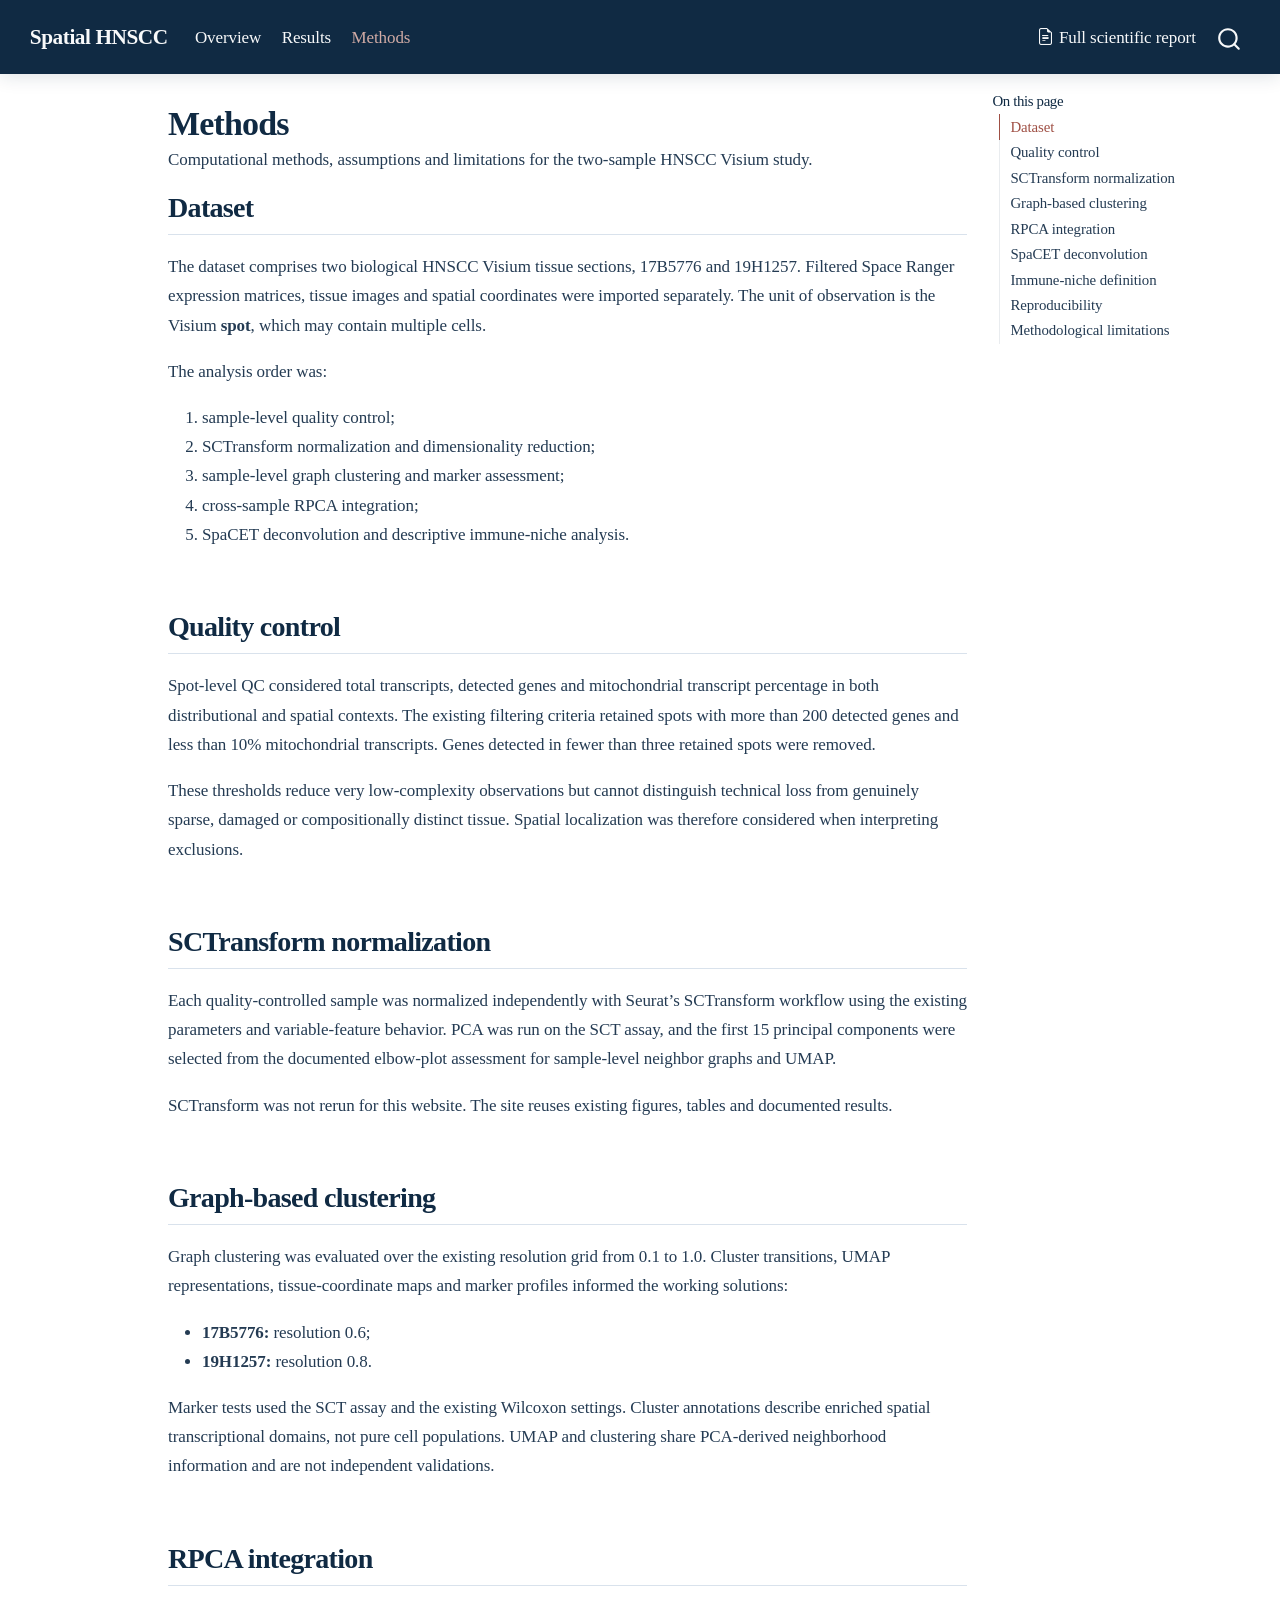
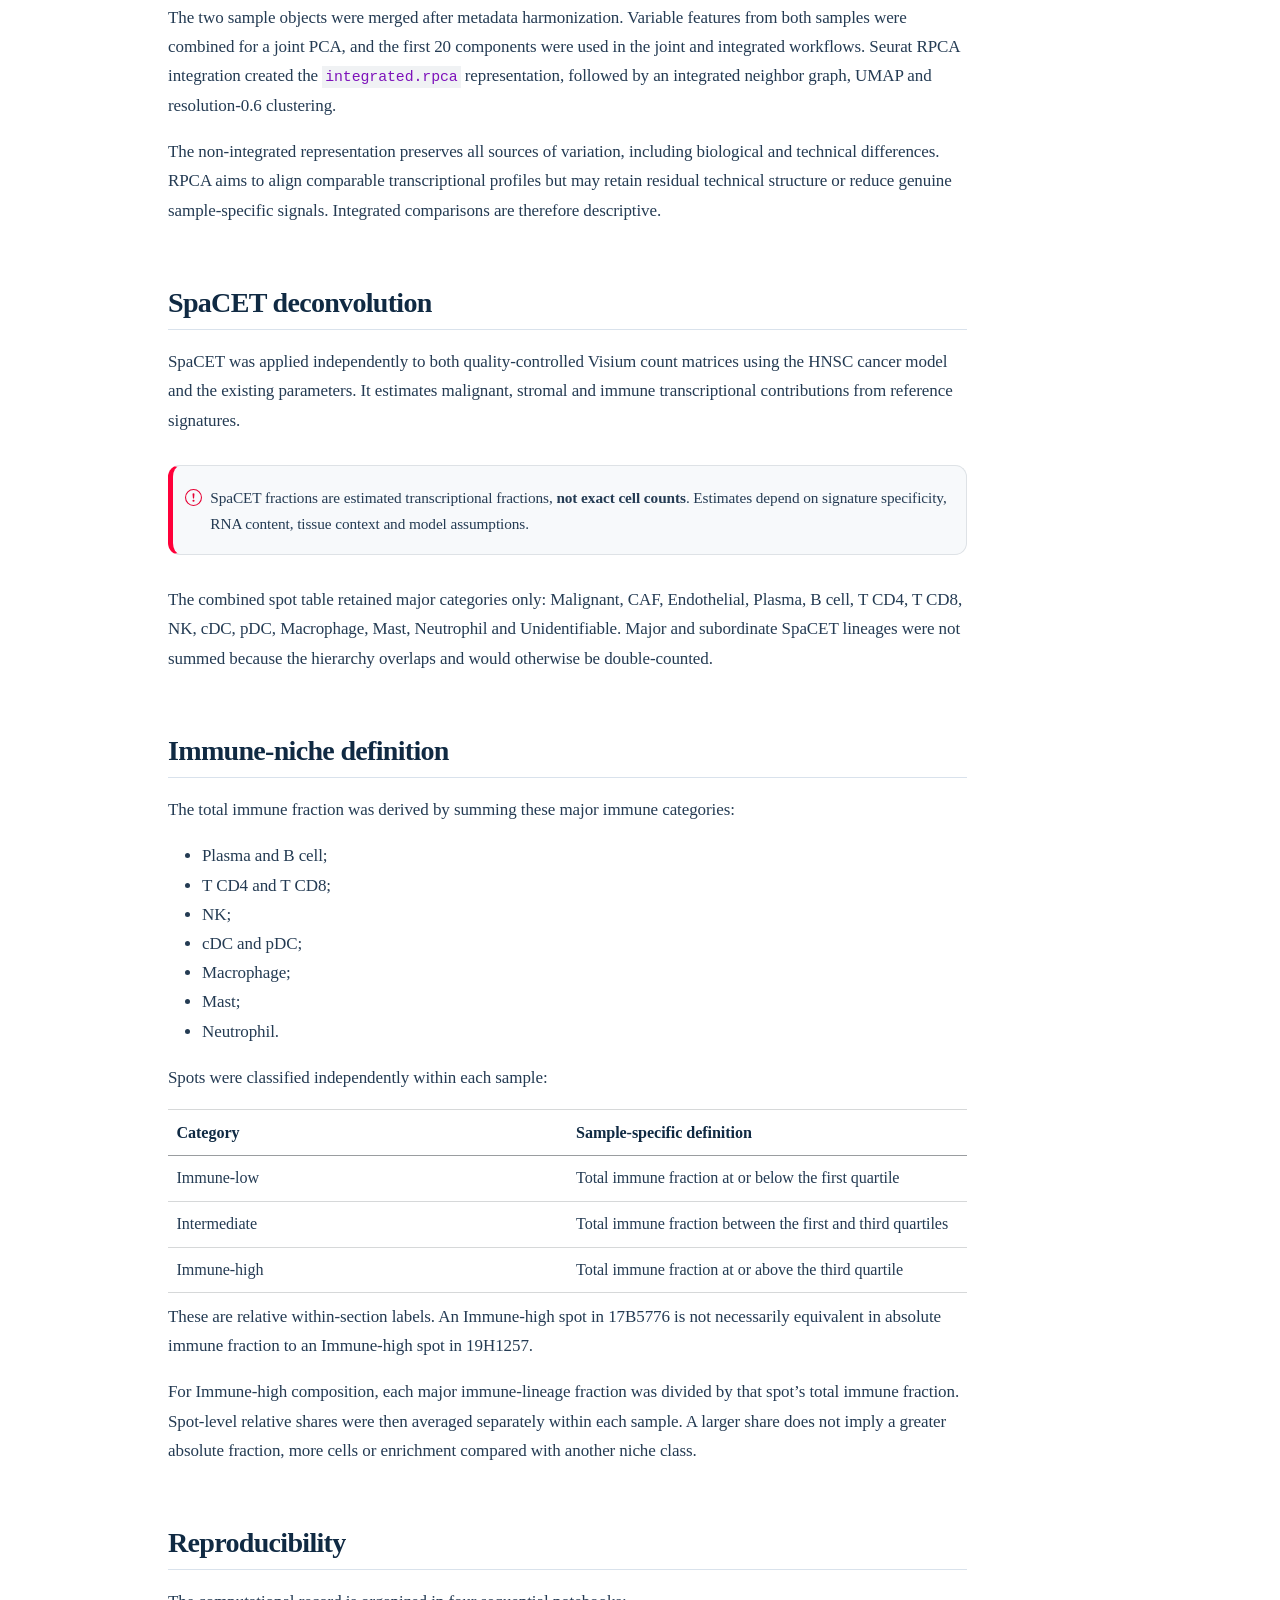
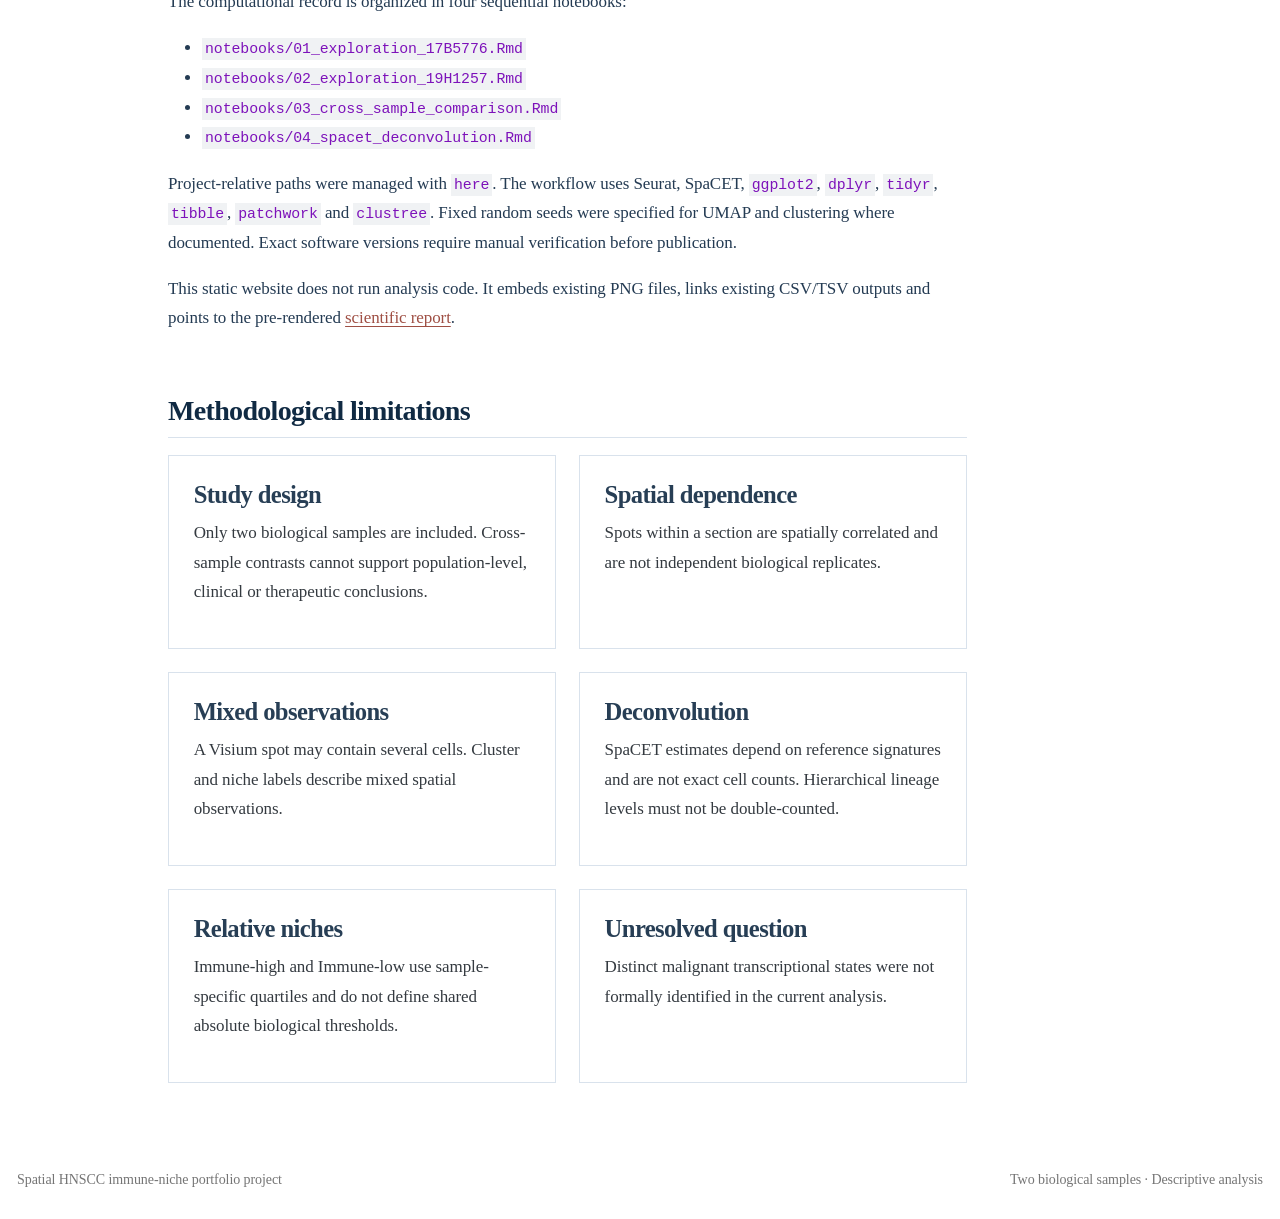
==== commit 66c580db: "Built site for gh-pages" ====
--- a/methods.html
+++ b/methods.html
@@ -43,14 +43,10 @@
 <script src="site_libs/quarto-html/tippy.umd.min.js"></script>
 <script src="site_libs/quarto-html/anchor.min.js"></script>
 <link href="site_libs/quarto-html/tippy.css" rel="stylesheet">
-<link href="site_libs/quarto-html/quarto-syntax-highlighting-64a204ab8560d761af7679ceaba22944.css" rel="stylesheet" class="quarto-color-scheme" id="quarto-text-highlighting-styles">
-<link href="site_libs/quarto-html/quarto-syntax-highlighting-dark-b85bc7c33db8c58e0ec93c3465666fed.css" rel="stylesheet" class="quarto-color-scheme quarto-color-alternate" id="quarto-text-highlighting-styles">
-<link href="site_libs/quarto-html/quarto-syntax-highlighting-64a204ab8560d761af7679ceaba22944.css" rel="stylesheet" class="quarto-color-scheme-extra" id="quarto-text-highlighting-styles">
+<link href="site_libs/quarto-html/quarto-syntax-highlighting-64a204ab8560d761af7679ceaba22944.css" rel="stylesheet" id="quarto-text-highlighting-styles">
 <script src="site_libs/bootstrap/bootstrap.min.js"></script>
 <link href="site_libs/bootstrap/bootstrap-icons.css" rel="stylesheet">
-<link href="site_libs/bootstrap/bootstrap-e4c0b440d96377fba4f095884ce3a071.min.css" rel="stylesheet" append-hash="true" class="quarto-color-scheme" id="quarto-bootstrap" data-mode="light">
-<link href="site_libs/bootstrap/bootstrap-dark-8efe0980c13198cd32083e4cbeadf934.min.css" rel="stylesheet" append-hash="true" class="quarto-color-scheme quarto-color-alternate" id="quarto-bootstrap" data-mode="dark">
-<link href="site_libs/bootstrap/bootstrap-e4c0b440d96377fba4f095884ce3a071.min.css" rel="stylesheet" append-hash="true" class="quarto-color-scheme-extra" id="quarto-bootstrap" data-mode="light">
+<link href="site_libs/bootstrap/bootstrap-e4c0b440d96377fba4f095884ce3a071.min.css" rel="stylesheet" append-hash="true" id="quarto-bootstrap" data-mode="light">
 <script id="quarto-search-options" type="application/json">{
   "location": "navbar",
   "copy-button": false,
@@ -83,169 +79,7 @@
 
 </head>
 
-<body class="nav-fixed quarto-light"><script id="quarto-html-before-body" type="application/javascript">
-    const toggleBodyColorMode = (bsSheetEl) => {
-      const mode = bsSheetEl.getAttribute("data-mode");
-      const bodyEl = window.document.querySelector("body");
-      if (mode === "dark") {
-        bodyEl.classList.add("quarto-dark");
-        bodyEl.classList.remove("quarto-light");
-      } else {
-        bodyEl.classList.add("quarto-light");
-        bodyEl.classList.remove("quarto-dark");
-      }
-    }
-    const toggleBodyColorPrimary = () => {
-      const bsSheetEl = window.document.querySelector("link#quarto-bootstrap:not([rel=disabled-stylesheet])");
-      if (bsSheetEl) {
-        toggleBodyColorMode(bsSheetEl);
-      }
-    }
-    const setColorSchemeToggle = (alternate) => {
-      const toggles = window.document.querySelectorAll('.quarto-color-scheme-toggle');
-      for (let i=0; i < toggles.length; i++) {
-        const toggle = toggles[i];
-        if (toggle) {
-          if (alternate) {
-            toggle.classList.add("alternate");
-          } else {
-            toggle.classList.remove("alternate");
-          }
-        }
-      }
-    };
-    const toggleColorMode = (alternate) => {
-      // Switch the stylesheets
-      const primaryStylesheets = window.document.querySelectorAll('link.quarto-color-scheme:not(.quarto-color-alternate)');
-      const alternateStylesheets = window.document.querySelectorAll('link.quarto-color-scheme.quarto-color-alternate');
-      manageTransitions('#quarto-margin-sidebar .nav-link', false);
-      if (alternate) {
-        // note: dark is layered on light, we don't disable primary!
-        enableStylesheet(alternateStylesheets);
-        for (const sheetNode of alternateStylesheets) {
-          if (sheetNode.id === "quarto-bootstrap") {
-            toggleBodyColorMode(sheetNode);
-          }
-        }
-      } else {
-        disableStylesheet(alternateStylesheets);
-        enableStylesheet(primaryStylesheets)
-        toggleBodyColorPrimary();
-      }
-      manageTransitions('#quarto-margin-sidebar .nav-link', true);
-      // Switch the toggles
-      setColorSchemeToggle(alternate)
-      // Hack to workaround the fact that safari doesn't
-      // properly recolor the scrollbar when toggling (#1455)
-      if (navigator.userAgent.indexOf('Safari') > 0 && navigator.userAgent.indexOf('Chrome') == -1) {
-        manageTransitions("body", false);
-        window.scrollTo(0, 1);
-        setTimeout(() => {
-          window.scrollTo(0, 0);
-          manageTransitions("body", true);
-        }, 40);
-      }
-    }
-    const disableStylesheet = (stylesheets) => {
-      for (let i=0; i < stylesheets.length; i++) {
-        const stylesheet = stylesheets[i];
-        stylesheet.rel = 'disabled-stylesheet';
-      }
-    }
-    const enableStylesheet = (stylesheets) => {
-      for (let i=0; i < stylesheets.length; i++) {
-        const stylesheet = stylesheets[i];
-        if(stylesheet.rel !== 'stylesheet') { // for Chrome, which will still FOUC without this check
-          stylesheet.rel = 'stylesheet';
-        }
-      }
-    }
-    const manageTransitions = (selector, allowTransitions) => {
-      const els = window.document.querySelectorAll(selector);
-      for (let i=0; i < els.length; i++) {
-        const el = els[i];
-        if (allowTransitions) {
-          el.classList.remove('notransition');
-        } else {
-          el.classList.add('notransition');
-        }
-      }
-    }
-    const isFileUrl = () => {
-      return window.location.protocol === 'file:';
-    }
-    const hasAlternateSentinel = () => {
-      let styleSentinel = getColorSchemeSentinel();
-      if (styleSentinel !== null) {
-        return styleSentinel === "alternate";
-      } else {
-        return false;
-      }
-    }
-    const setStyleSentinel = (alternate) => {
-      const value = alternate ? "alternate" : "default";
-      if (!isFileUrl()) {
-        window.localStorage.setItem("quarto-color-scheme", value);
-      } else {
-        localAlternateSentinel = value;
-      }
-    }
-    const getColorSchemeSentinel = () => {
-      if (!isFileUrl()) {
-        const storageValue = window.localStorage.getItem("quarto-color-scheme");
-        return storageValue != null ? storageValue : localAlternateSentinel;
-      } else {
-        return localAlternateSentinel;
-      }
-    }
-    const toggleGiscusIfUsed = (isAlternate, darkModeDefault) => {
-      const baseTheme = document.querySelector('#giscus-base-theme')?.value ?? 'light';
-      const alternateTheme = document.querySelector('#giscus-alt-theme')?.value ?? 'dark';
-      let newTheme = '';
-      if(authorPrefersDark) {
-        newTheme = isAlternate ? baseTheme : alternateTheme;
-      } else {
-        newTheme = isAlternate ? alternateTheme : baseTheme;
-      }
-      const changeGiscusTheme = () => {
-        // From: https://github.com/giscus/giscus/issues/336
-        const sendMessage = (message) => {
-          const iframe = document.querySelector('iframe.giscus-frame');
-          if (!iframe) return;
-          iframe.contentWindow.postMessage({ giscus: message }, 'https://giscus.app');
-        }
-        sendMessage({
-          setConfig: {
-            theme: newTheme
-          }
-        });
-      }
-      const isGiscussLoaded = window.document.querySelector('iframe.giscus-frame') !== null;
-      if (isGiscussLoaded) {
-        changeGiscusTheme();
-      }
-    };
-    const authorPrefersDark = false;
-    const darkModeDefault = authorPrefersDark;
-      document.querySelector('link#quarto-text-highlighting-styles.quarto-color-scheme-extra').rel = 'disabled-stylesheet';
-      document.querySelector('link#quarto-bootstrap.quarto-color-scheme-extra').rel = 'disabled-stylesheet';
-    let localAlternateSentinel = darkModeDefault ? 'alternate' : 'default';
-    // Dark / light mode switch
-    window.quartoToggleColorScheme = () => {
-      // Read the current dark / light value
-      let toAlternate = !hasAlternateSentinel();
-      toggleColorMode(toAlternate);
-      setStyleSentinel(toAlternate);
-      toggleGiscusIfUsed(toAlternate, darkModeDefault);
-      window.dispatchEvent(new Event('resize'));
-    };
-    // Switch to dark mode if need be
-    if (hasAlternateSentinel()) {
-      toggleColorMode(true);
-    } else {
-      toggleColorMode(false);
-    }
-  </script>
+<body class="nav-fixed quarto-light">
 
 <div id="quarto-search-results"></div>
   <header id="quarto-header" class="headroom fixed-top">
@@ -284,7 +118,6 @@
 </ul>
           </div> <!-- /navcollapse -->
             <div class="quarto-navbar-tools">
-  <a href="" class="quarto-color-scheme-toggle quarto-navigation-tool  px-1" onclick="window.quartoToggleColorScheme(); return false;" title="Toggle dark mode"><i class="bi"></i></a>
 </div>
       </div> <!-- /container-fluid -->
     </nav>
@@ -312,7 +145,6 @@
     </div>
 <!-- main -->
 <main class="content" id="quarto-document-content">
-
 
 <header id="title-block-header" class="quarto-title-block default">
 <div class="quarto-title">
@@ -490,19 +322,6 @@
 <a onclick="window.scrollTo(0, 0); return false;" role="button" id="quarto-back-to-top"><i class="bi bi-arrow-up"></i> Back to top</a></main> <!-- /main -->
 <script id="quarto-html-after-body" type="application/javascript">
   window.document.addEventListener("DOMContentLoaded", function (event) {
-    // Ensure there is a toggle, if there isn't float one in the top right
-    if (window.document.querySelector('.quarto-color-scheme-toggle') === null) {
-      const a = window.document.createElement('a');
-      a.classList.add('top-right');
-      a.classList.add('quarto-color-scheme-toggle');
-      a.href = "";
-      a.onclick = function() { try { window.quartoToggleColorScheme(); } catch {} return false; };
-      const i = window.document.createElement("i");
-      i.classList.add('bi');
-      a.appendChild(i);
-      window.document.body.appendChild(a);
-    }
-    setColorSchemeToggle(hasAlternateSentinel())
     const icon = "";
     const anchorJS = new window.AnchorJS();
     anchorJS.options = {
